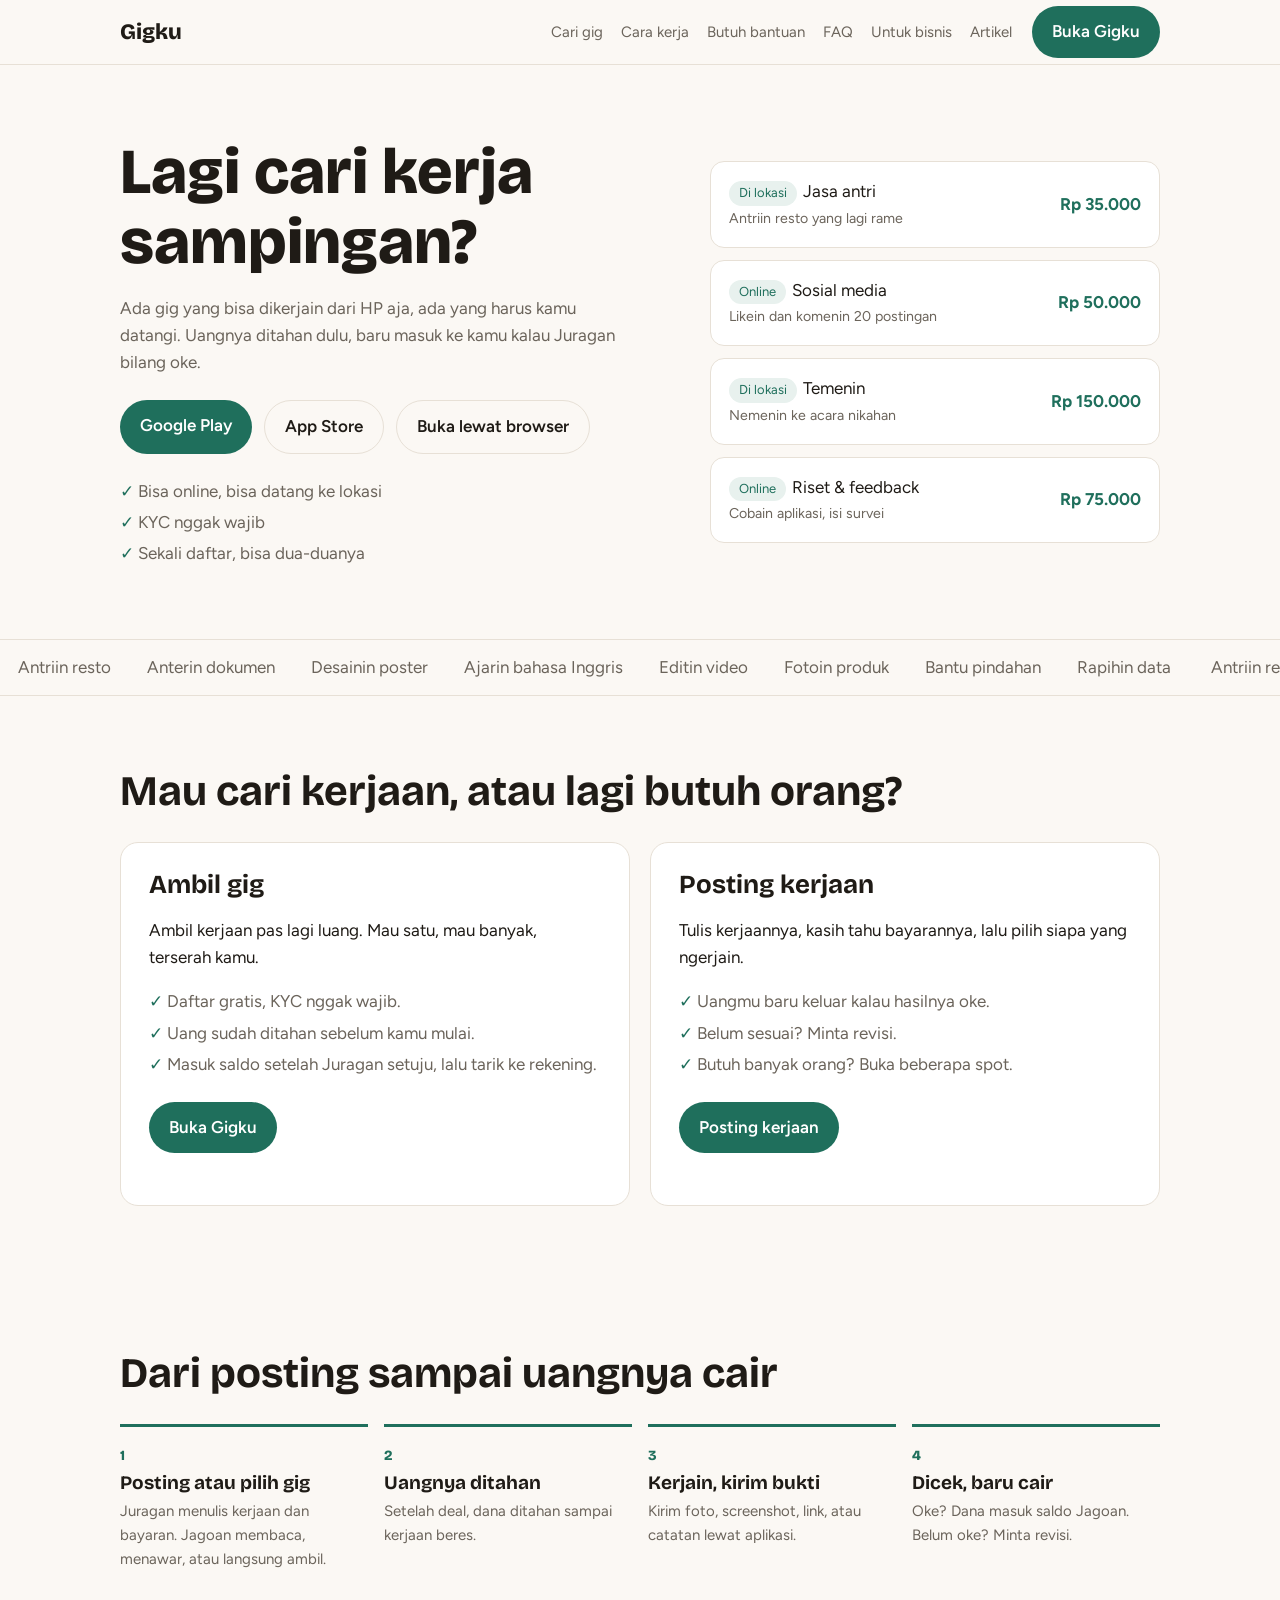
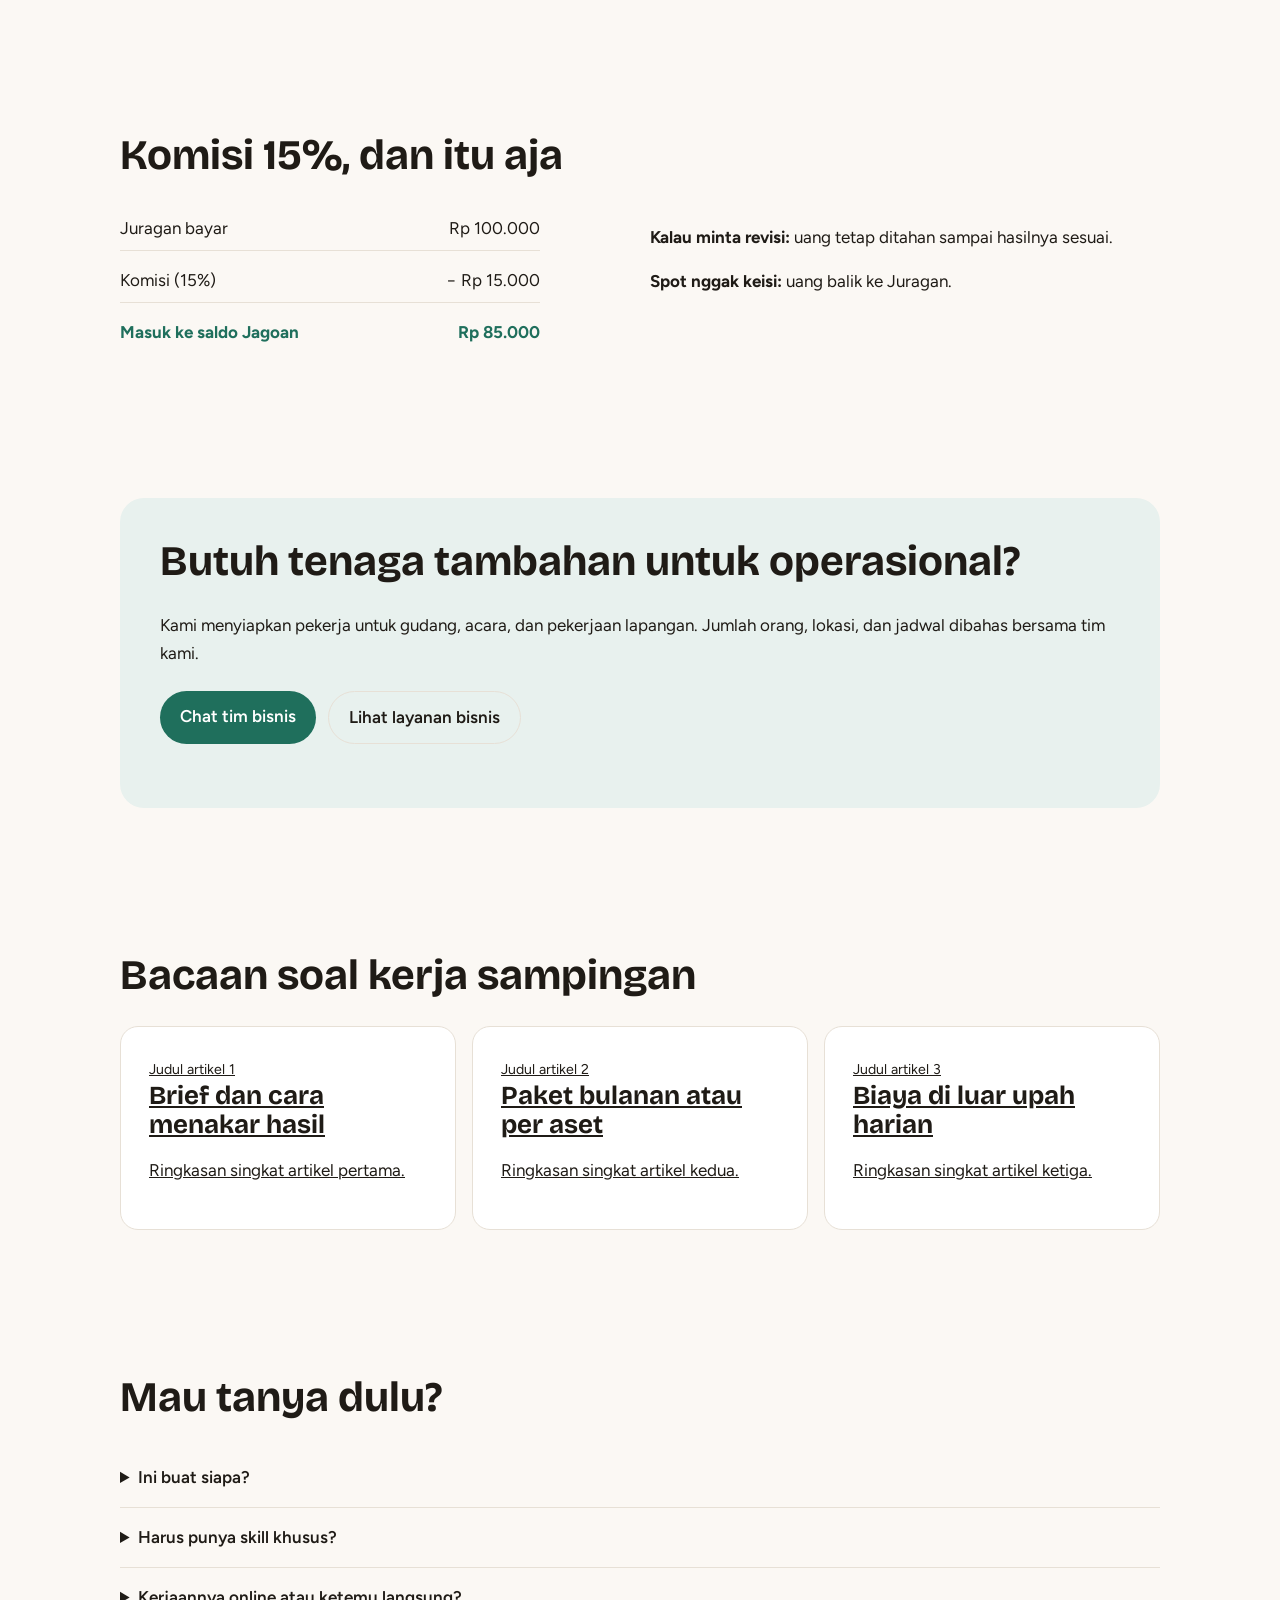
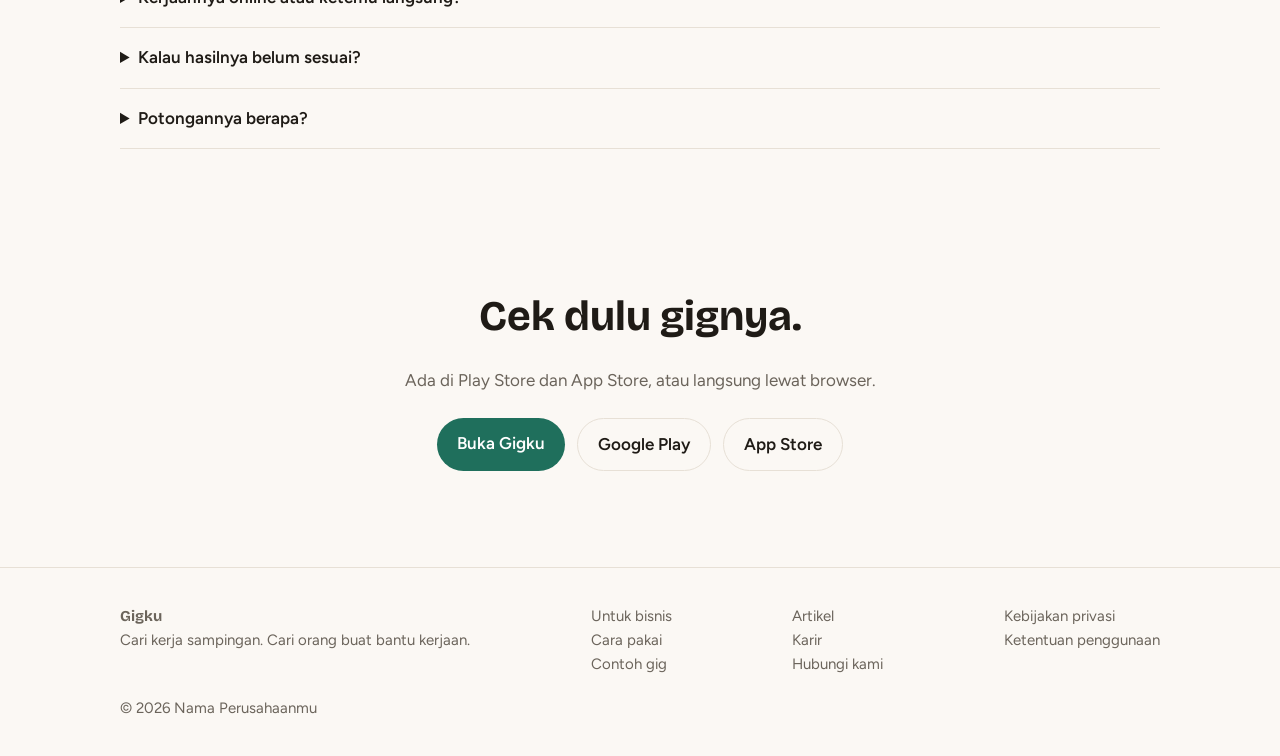
==== index.html @ 24f4afda "first commit" ====
<!DOCTYPE html>
<html lang="id">
<head>
<meta charset="utf-8">
<meta name="viewport" content="width=device-width, initial-scale=1, viewport-fit=cover">
<title>Gigku — Cari Kerja Sampingan & Cari Bantuan</title>
<link rel="preconnect" href="https://fonts.googleapis.com">
<link href="https://fonts.googleapis.com/css2?family=Bricolage+Grotesque:wght@500;700;800&family=Figtree:wght@400;500;600&display=swap" rel="stylesheet">
<style>
:root{--bg:#fbf8f4;--surface:#fff;--ink:#1f1b16;--muted:#6b645b;--line:#e7e0d6;--accent:#1f6f5c;--accent-ink:#fff;--soft:#e8f1ee;
box-sizing:border-box;padding-top:env(safe-area-inset-top,0px);padding-bottom:env(safe-area-inset-bottom,0px)}
@media (prefers-color-scheme:dark){:root:not([data-theme="light"]){--bg:#16130f;--surface:#211d18;--ink:#f3eee6;--muted:#a79f93;--line:#352f27;--accent:#4fb89f;--accent-ink:#0e1a16;--soft:#1b2a25}}
:root[data-theme="dark"]{--bg:#16130f;--surface:#211d18;--ink:#f3eee6;--muted:#a79f93;--line:#352f27;--accent:#4fb89f;--accent-ink:#0e1a16;--soft:#1b2a25}
*,*::before,*::after{box-sizing:inherit}
html{scroll-behavior:smooth;scroll-padding-top:env(safe-area-inset-top,0px)}
body{margin:0;background:var(--bg);color:var(--ink);font:17px/1.6 Figtree,system-ui,sans-serif}
h1,h2,h3{font-family:'Bricolage Grotesque',Figtree,sans-serif;line-height:1.1;margin:0}
a{color:inherit}
.wrap{max-width:1080px;margin:0 auto;padding:0 20px}
header{position:sticky;top:env(safe-area-inset-top,0px);background:var(--bg);border-bottom:1px solid var(--line);z-index:5}
header .wrap{display:flex;align-items:center;gap:20px;height:64px}
.logo{font:800 22px 'Bricolage Grotesque',sans-serif;text-decoration:none;margin-right:auto}
nav{display:flex;gap:18px;font-size:15px}
nav a{text-decoration:none;color:var(--muted)}nav a:hover{color:var(--ink)}
.btn{display:inline-block;padding:12px 20px;border-radius:999px;background:var(--accent);color:var(--accent-ink);font-weight:600;text-decoration:none}
.btn.alt{background:transparent;color:var(--ink);border:1px solid var(--line)}
section{padding:72px 0}
.hero{display:grid;grid-template-columns:1.1fr .9fr;gap:40px;align-items:center}
.hero h1{font-size:clamp(38px,6vw,64px);font-weight:800}
.hero p{color:var(--muted);max-width:46ch}
.row{display:flex;flex-wrap:wrap;gap:12px;margin:24px 0}
.checks{list-style:none;padding:0;margin:0;color:var(--muted);display:grid;gap:4px}
.checks li::before{content:"✓ ";color:var(--accent);font-weight:700}
.gigs{display:grid;gap:12px}
.gig{background:var(--surface);border:1px solid var(--line);border-radius:14px;padding:16px 18px;display:grid;grid-template-columns:1fr auto;gap:2px 12px}
.gig small{color:var(--muted)}.gig b{grid-row:1/3;grid-column:2;align-self:center;color:var(--accent)}
.tag{display:inline-block;font-size:13px;background:var(--soft);color:var(--accent);padding:2px 10px;border-radius:999px;margin-right:6px}
.marquee{overflow:hidden;border-block:1px solid var(--line);padding:14px 0;white-space:nowrap}
.marquee div{display:inline-block;animation:slide 40s linear infinite;color:var(--muted)}
.marquee span{margin:0 18px}
@keyframes slide{to{transform:translateX(-50%)}}
@media (prefers-reduced-motion:reduce){.marquee div{animation:none}}
h2{font-size:clamp(28px,4vw,42px);margin-bottom:28px}
.two{display:grid;grid-template-columns:1fr 1fr;gap:20px}
.card{background:var(--surface);border:1px solid var(--line);border-radius:18px;padding:28px}
.card h3{font-size:26px;margin-bottom:10px}
.steps{display:grid;grid-template-columns:repeat(4,1fr);gap:16px;counter-reset:s;padding:0;list-style:none}
.steps li{counter-increment:s;border-top:3px solid var(--accent);padding-top:14px}
.steps li::before{content:counter(s);font:800 14px 'Bricolage Grotesque';color:var(--accent)}
.steps h3{font-size:19px;margin:4px 0 6px}.steps p{margin:0;color:var(--muted);font-size:15px}
.calc{display:grid;gap:8px;max-width:420px}
.calc div{display:flex;justify-content:space-between;border-bottom:1px solid var(--line);padding:8px 0}
.calc .last{font-weight:700;color:var(--accent);border:0}
.biz{background:var(--soft);border-radius:24px;padding:40px}
.articles{display:grid;grid-template-columns:repeat(3,1fr);gap:16px}
details{border-bottom:1px solid var(--line);padding:16px 0}
summary{cursor:pointer;font-weight:600}
details p{color:var(--muted);margin:10px 0 0}
.cta{text-align:center}
footer{border-top:1px solid var(--line);padding:36px 0;color:var(--muted);font-size:15px}
footer .wrap{display:flex;flex-wrap:wrap;justify-content:space-between;gap:20px}
footer a{display:block;text-decoration:none}
@media(max-width:820px){.hero,.two,.articles{grid-template-columns:1fr}.steps{grid-template-columns:1fr 1fr}nav{display:none}}
</style>
</head>
<body>
<header><div class="wrap"><a class="logo" href="#">Gigku</a>
<nav><a href="#gigs">Cari gig</a><a href="#cara-kerja">Cara kerja</a><a href="#butuh-bantuan">Butuh bantuan</a><a href="#faq">FAQ</a><a href="#bisnis">Untuk bisnis</a><a href="#artikel">Artikel</a></nav>
<a class="btn" href="#">Buka Gigku</a></div></header>

<main>
<section><div class="wrap hero">
<div><h1>Lagi cari kerja sampingan?</h1>
<p>Ada gig yang bisa dikerjain dari HP aja, ada yang harus kamu datangi. Uangnya ditahan dulu, baru masuk ke kamu kalau Juragan bilang oke.</p>
<div class="row"><a class="btn" href="#">Google Play</a><a class="btn alt" href="#">App Store</a><a class="btn alt" href="#">Buka lewat browser</a></div>
<ul class="checks"><li>Bisa online, bisa datang ke lokasi</li><li>KYC nggak wajib</li><li>Sekali daftar, bisa dua-duanya</li></ul></div>
<div class="gigs" id="gigs" aria-label="Contoh gig">
<div class="gig"><span><span class="tag">Di lokasi</span>Jasa antri</span><b>Rp 35.000</b><small>Antriin resto yang lagi rame</small></div>
<div class="gig"><span><span class="tag">Online</span>Sosial media</span><b>Rp 50.000</b><small>Likein dan komenin 20 postingan</small></div>
<div class="gig"><span><span class="tag">Di lokasi</span>Temenin</span><b>Rp 150.000</b><small>Nemenin ke acara nikahan</small></div>
<div class="gig"><span><span class="tag">Online</span>Riset & feedback</span><b>Rp 75.000</b><small>Cobain aplikasi, isi survei</small></div>
</div></div></section>

<div class="marquee" aria-hidden="true"><div>
<span>Antriin resto</span><span>Anterin dokumen</span><span>Desainin poster</span><span>Ajarin bahasa Inggris</span><span>Editin video</span><span>Fotoin produk</span><span>Bantu pindahan</span><span>Rapihin data</span>
<span>Antriin resto</span><span>Anterin dokumen</span><span>Desainin poster</span><span>Ajarin bahasa Inggris</span><span>Editin video</span><span>Fotoin produk</span><span>Bantu pindahan</span><span>Rapihin data</span></div></div>

<section id="butuh-bantuan"><div class="wrap"><h2>Mau cari kerjaan, atau lagi butuh orang?</h2>
<div class="two">
<div class="card"><h3>Ambil gig</h3><p>Ambil kerjaan pas lagi luang. Mau satu, mau banyak, terserah kamu.</p><ul class="checks"><li>Daftar gratis, KYC nggak wajib.</li><li>Uang sudah ditahan sebelum kamu mulai.</li><li>Masuk saldo setelah Juragan setuju, lalu tarik ke rekening.</li></ul><div class="row"><a class="btn" href="#">Buka Gigku</a></div></div>
<div class="card"><h3>Posting kerjaan</h3><p>Tulis kerjaannya, kasih tahu bayarannya, lalu pilih siapa yang ngerjain.</p><ul class="checks"><li>Uangmu baru keluar kalau hasilnya oke.</li><li>Belum sesuai? Minta revisi.</li><li>Butuh banyak orang? Buka beberapa spot.</li></ul><div class="row"><a class="btn" href="#">Posting kerjaan</a></div></div>
</div></div></section>

<section id="cara-kerja"><div class="wrap"><h2>Dari posting sampai uangnya cair</h2>
<ol class="steps">
<li><h3>Posting atau pilih gig</h3><p>Juragan menulis kerjaan dan bayaran. Jagoan membaca, menawar, atau langsung ambil.</p></li>
<li><h3>Uangnya ditahan</h3><p>Setelah deal, dana ditahan sampai kerjaan beres.</p></li>
<li><h3>Kerjain, kirim bukti</h3><p>Kirim foto, screenshot, link, atau catatan lewat aplikasi.</p></li>
<li><h3>Dicek, baru cair</h3><p>Oke? Dana masuk saldo Jagoan. Belum oke? Minta revisi.</p></li>
</ol></div></section>

<section><div class="wrap"><h2>Komisi 15%, dan itu aja</h2>
<div class="two"><div class="calc" aria-label="Contoh gig Rp 100.000">
<div><span>Juragan bayar</span><span>Rp 100.000</span></div><div><span>Komisi (15%)</span><span>− Rp 15.000</span></div><div class="last"><span>Masuk ke saldo Jagoan</span><span>Rp 85.000</span></div></div>
<div><p><b>Kalau minta revisi:</b> uang tetap ditahan sampai hasilnya sesuai.</p><p><b>Spot nggak keisi:</b> uang balik ke Juragan.</p></div></div></div></section>

<section id="bisnis"><div class="wrap"><div class="biz"><h2>Butuh tenaga tambahan untuk operasional?</h2>
<p>Kami menyiapkan pekerja untuk gudang, acara, dan pekerjaan lapangan. Jumlah orang, lokasi, dan jadwal dibahas bersama tim kami.</p>
<div class="row"><a class="btn" href="#">Chat tim bisnis</a><a class="btn alt" href="#">Lihat layanan bisnis</a></div></div></div></section>

<section id="artikel"><div class="wrap"><h2>Bacaan soal kerja sampingan</h2>
<div class="articles">
<a class="card" href="#"><small>Judul artikel 1</small><h3>Brief dan cara menakar hasil</h3><p>Ringkasan singkat artikel pertama.</p></a>
<a class="card" href="#"><small>Judul artikel 2</small><h3>Paket bulanan atau per aset</h3><p>Ringkasan singkat artikel kedua.</p></a>
<a class="card" href="#"><small>Judul artikel 3</small><h3>Biaya di luar upah harian</h3><p>Ringkasan singkat artikel ketiga.</p></a>
</div></div></section>

<section id="faq"><div class="wrap"><h2>Mau tanya dulu?</h2>
<details><summary>Ini buat siapa?</summary><p>Buat yang cari kerja sampingan dan yang butuh bantuan. Pemosting disebut Juragan, pengerja disebut Jagoan. Satu akun bisa jadi keduanya.</p></details>
<details><summary>Harus punya skill khusus?</summary><p>Tergantung gig. Baca tugas, syarat, dan bayaran dulu sebelum ambil.</p></details>
<details><summary>Kerjaannya online atau ketemu langsung?</summary><p>Ada dua-duanya. Untuk gig di lokasi, cek tempat dan waktunya sebelum daftar.</p></details>
<details><summary>Kalau hasilnya belum sesuai?</summary><p>Juragan bisa minta revisi lewat aplikasi. Dana tetap ditahan selama proses.</p></details>
<details><summary>Potongannya berapa?</summary><p>Komisi 15% dari nilai gig, dipotong sekali. Tidak ada biaya daftar atau posting.</p></details>
</div></section>

<section class="cta"><div class="wrap"><h2>Cek dulu gignya.</h2><p style="color:var(--muted)">Ada di Play Store dan App Store, atau langsung lewat browser.</p>
<div class="row" style="justify-content:center"><a class="btn" href="#">Buka Gigku</a><a class="btn alt" href="#">Google Play</a><a class="btn alt" href="#">App Store</a></div></div></section>
</main>

<footer><div class="wrap">
<div><b style="font-family:'Bricolage Grotesque'">Gigku</b><br>Cari kerja sampingan. Cari orang buat bantu kerjaan.</div>
<div><a href="#">Untuk bisnis</a><a href="#">Cara pakai</a><a href="#gigs">Contoh gig</a></div>
<div><a href="#">Artikel</a><a href="#">Karir</a><a href="#">Hubungi kami</a></div>
<div><a href="#">Kebijakan privasi</a><a href="#">Ketentuan penggunaan</a></div>
<div style="width:100%">© 2026 Nama Perusahaanmu</div></div></footer>
</body>
</html>
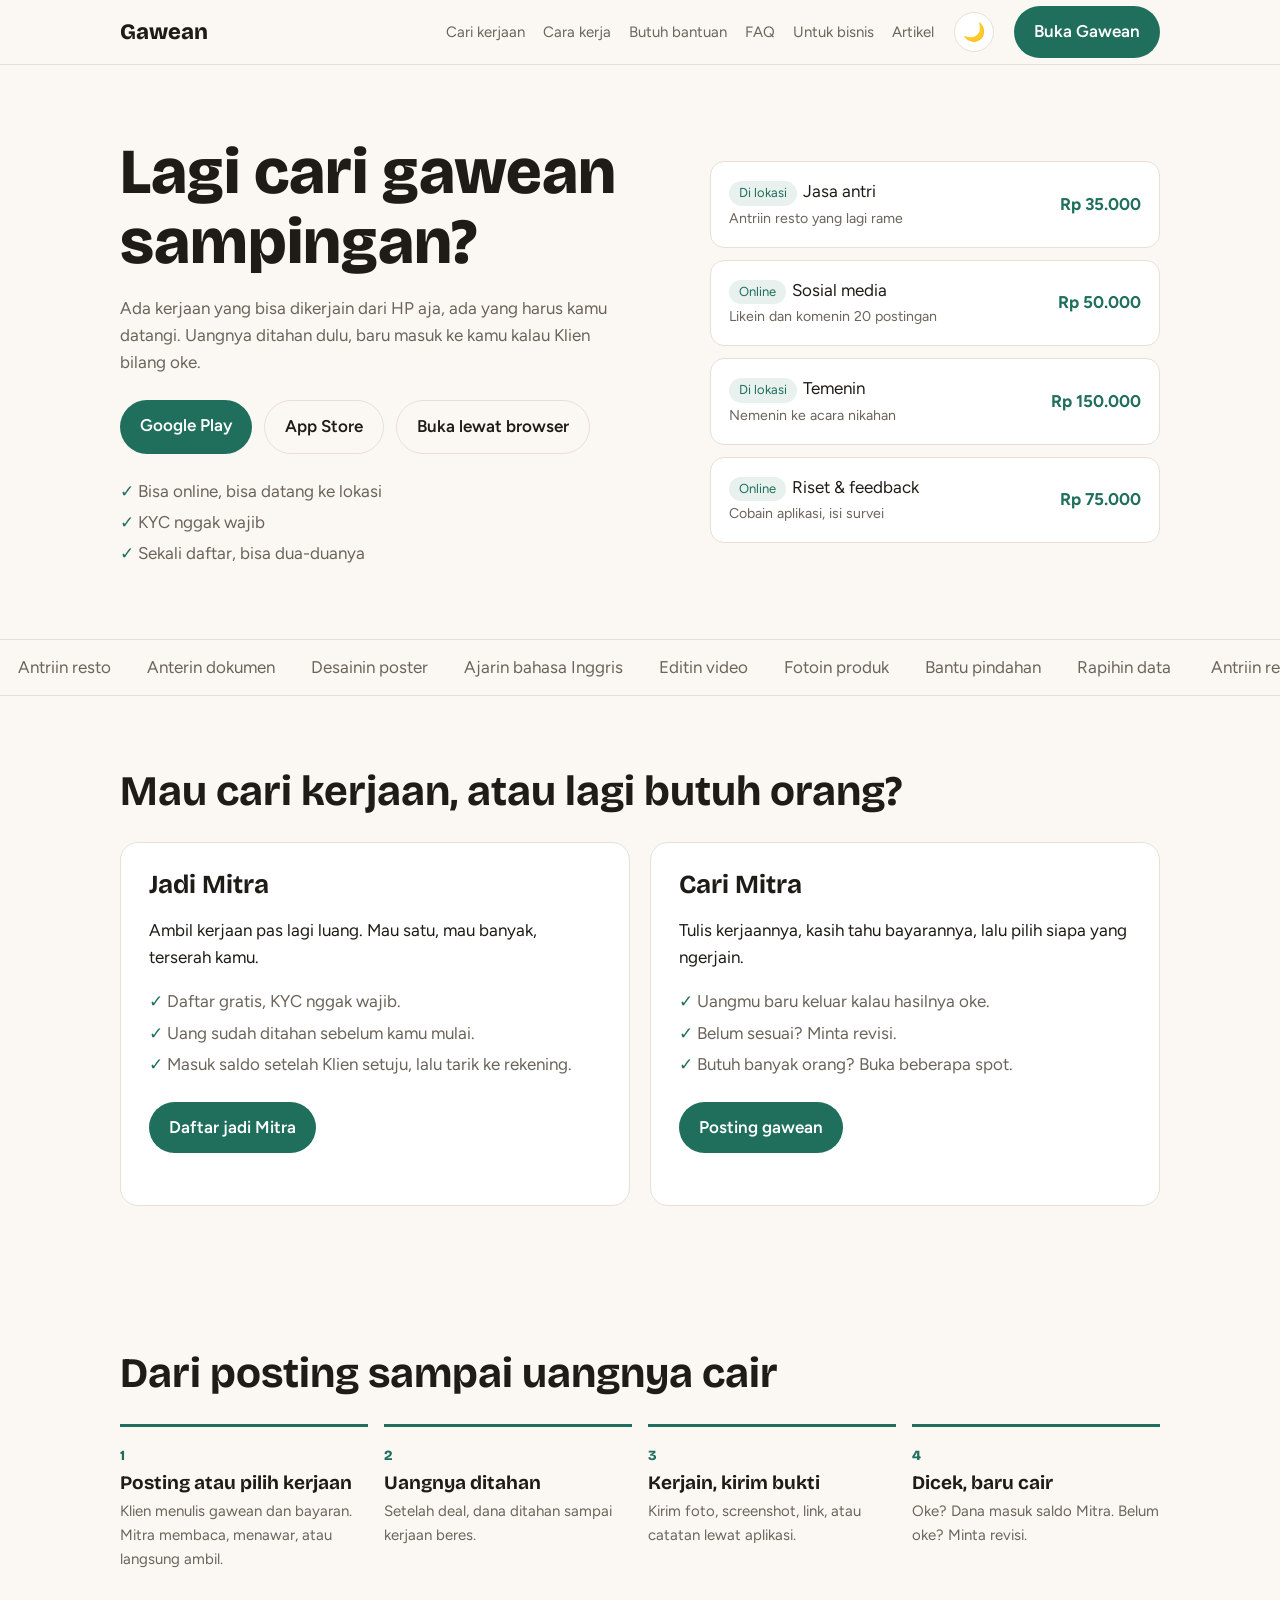
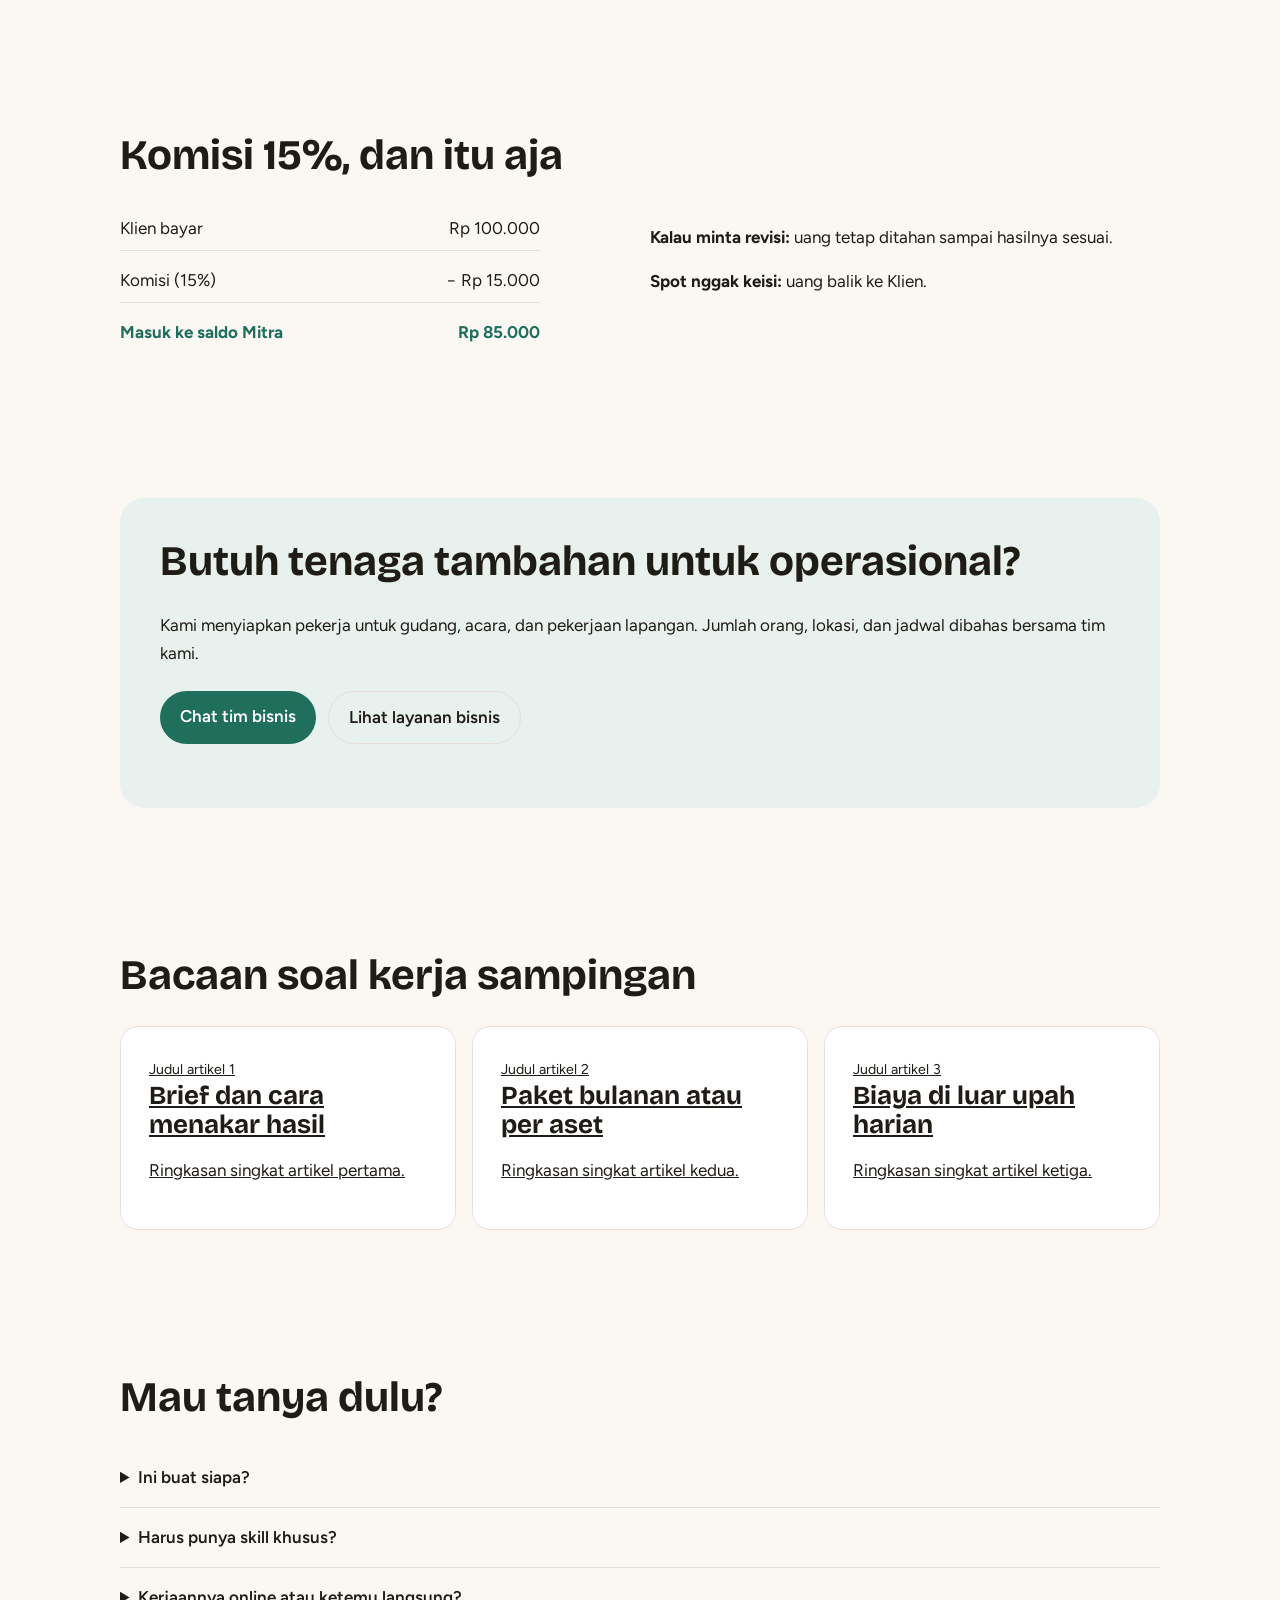
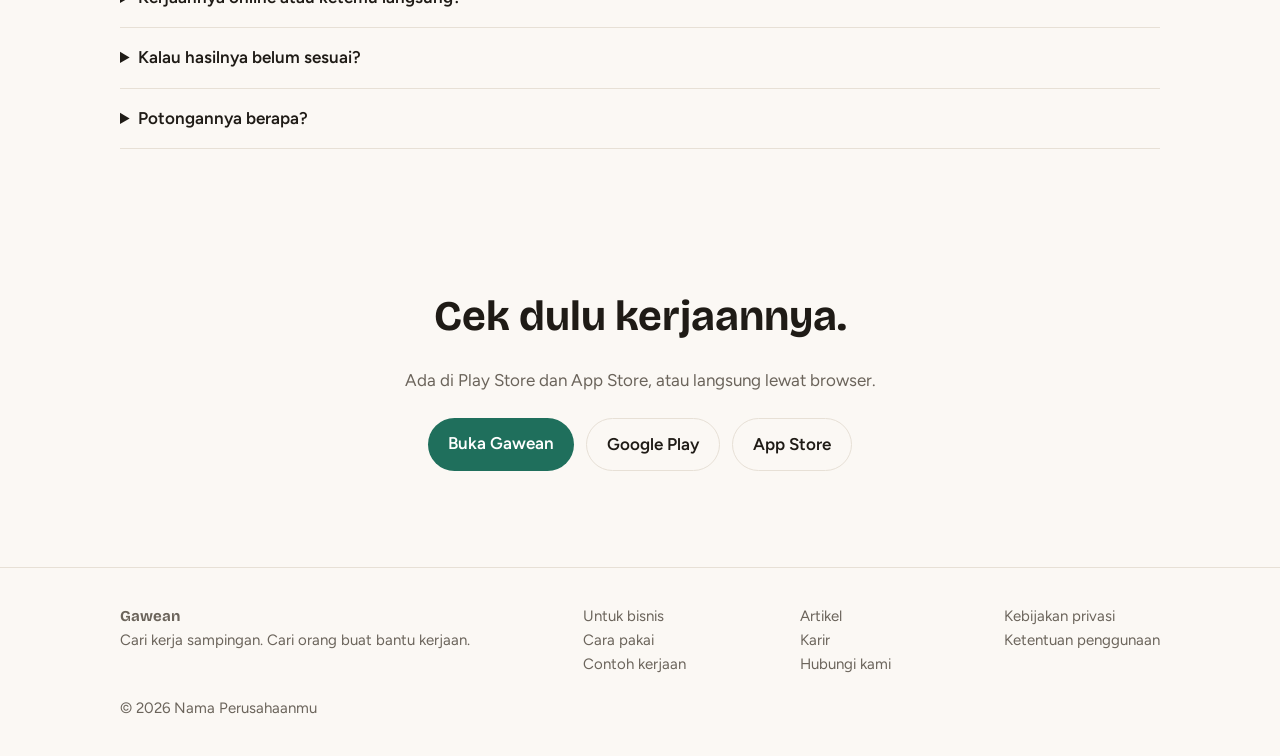
==== commit b09b4934: "Refactor: structure assets into separate CSS/JS files and split home pages for Mitra/Klien" ====
--- a/index.html
+++ b/index.html
@@ -3,7 +3,7 @@
 <head>
 <meta charset="utf-8">
 <meta name="viewport" content="width=device-width, initial-scale=1, viewport-fit=cover">
-<title>Gigku — Cari Kerja Sampingan & Cari Bantuan</title>
+<title>Gawean — Cari Kerja Sampingan & Cari Bantuan</title>
 <link rel="preconnect" href="https://fonts.googleapis.com">
 <link href="https://fonts.googleapis.com/css2?family=Bricolage+Grotesque:wght@500;700;800&family=Figtree:wght@400;500;600&display=swap" rel="stylesheet">
 <style>
@@ -60,21 +60,22 @@
 footer{border-top:1px solid var(--line);padding:36px 0;color:var(--muted);font-size:15px}
 footer .wrap{display:flex;flex-wrap:wrap;justify-content:space-between;gap:20px}
 footer a{display:block;text-decoration:none}
+.theme{width:40px;height:40px;border-radius:50%;border:1px solid var(--line);background:var(--surface);color:var(--ink);font-size:18px;line-height:1;cursor:pointer;display:grid;place-items:center;padding:0}.theme:hover{border-color:var(--accent)}.theme:focus-visible{outline:2px solid var(--accent);outline-offset:2px}
 @media(max-width:820px){.hero,.two,.articles{grid-template-columns:1fr}.steps{grid-template-columns:1fr 1fr}nav{display:none}}
 </style>
 </head>
 <body>
-<header><div class="wrap"><a class="logo" href="#">Gigku</a>
-<nav><a href="#gigs">Cari gig</a><a href="#cara-kerja">Cara kerja</a><a href="#butuh-bantuan">Butuh bantuan</a><a href="#faq">FAQ</a><a href="#bisnis">Untuk bisnis</a><a href="#artikel">Artikel</a></nav>
-<a class="btn" href="#">Buka Gigku</a></div></header>
+<header><div class="wrap"><a class="logo" href="#">Gawean</a>
+<nav><a href="#kerjaan">Cari kerjaan</a><a href="#cara-kerja">Cara kerja</a><a href="#butuh-bantuan">Butuh bantuan</a><a href="#faq">FAQ</a><a href="#bisnis">Untuk bisnis</a><a href="#artikel">Artikel</a></nav>
+<button class="theme" id="theme" type="button" aria-label="Ganti tema">🌙</button><a class="btn" href="onboarding.html">Buka Gawean</a></div></header>
 
 <main>
 <section><div class="wrap hero">
-<div><h1>Lagi cari kerja sampingan?</h1>
-<p>Ada gig yang bisa dikerjain dari HP aja, ada yang harus kamu datangi. Uangnya ditahan dulu, baru masuk ke kamu kalau Juragan bilang oke.</p>
-<div class="row"><a class="btn" href="#">Google Play</a><a class="btn alt" href="#">App Store</a><a class="btn alt" href="#">Buka lewat browser</a></div>
+<div><h1>Lagi cari gawean sampingan?</h1>
+<p>Ada kerjaan yang bisa dikerjain dari HP aja, ada yang harus kamu datangi. Uangnya ditahan dulu, baru masuk ke kamu kalau Klien bilang oke.</p>
+<div class="row"><a class="btn" href="#">Google Play</a><a class="btn alt" href="#">App Store</a><a class="btn alt" href="onboarding.html">Buka lewat browser</a></div>
 <ul class="checks"><li>Bisa online, bisa datang ke lokasi</li><li>KYC nggak wajib</li><li>Sekali daftar, bisa dua-duanya</li></ul></div>
-<div class="gigs" id="gigs" aria-label="Contoh gig">
+<div class="gigs" id="kerjaan" aria-label="Contoh kerjaan">
 <div class="gig"><span><span class="tag">Di lokasi</span>Jasa antri</span><b>Rp 35.000</b><small>Antriin resto yang lagi rame</small></div>
 <div class="gig"><span><span class="tag">Online</span>Sosial media</span><b>Rp 50.000</b><small>Likein dan komenin 20 postingan</small></div>
 <div class="gig"><span><span class="tag">Di lokasi</span>Temenin</span><b>Rp 150.000</b><small>Nemenin ke acara nikahan</small></div>
@@ -87,22 +88,22 @@
 
 <section id="butuh-bantuan"><div class="wrap"><h2>Mau cari kerjaan, atau lagi butuh orang?</h2>
 <div class="two">
-<div class="card"><h3>Ambil gig</h3><p>Ambil kerjaan pas lagi luang. Mau satu, mau banyak, terserah kamu.</p><ul class="checks"><li>Daftar gratis, KYC nggak wajib.</li><li>Uang sudah ditahan sebelum kamu mulai.</li><li>Masuk saldo setelah Juragan setuju, lalu tarik ke rekening.</li></ul><div class="row"><a class="btn" href="#">Buka Gigku</a></div></div>
-<div class="card"><h3>Posting kerjaan</h3><p>Tulis kerjaannya, kasih tahu bayarannya, lalu pilih siapa yang ngerjain.</p><ul class="checks"><li>Uangmu baru keluar kalau hasilnya oke.</li><li>Belum sesuai? Minta revisi.</li><li>Butuh banyak orang? Buka beberapa spot.</li></ul><div class="row"><a class="btn" href="#">Posting kerjaan</a></div></div>
+<div class="card"><h3>Jadi Mitra</h3><p>Ambil kerjaan pas lagi luang. Mau satu, mau banyak, terserah kamu.</p><ul class="checks"><li>Daftar gratis, KYC nggak wajib.</li><li>Uang sudah ditahan sebelum kamu mulai.</li><li>Masuk saldo setelah Klien setuju, lalu tarik ke rekening.</li></ul><div class="row"><a class="btn" href="onboarding.html">Daftar jadi Mitra</a></div></div>
+<div class="card"><h3>Cari Mitra</h3><p>Tulis kerjaannya, kasih tahu bayarannya, lalu pilih siapa yang ngerjain.</p><ul class="checks"><li>Uangmu baru keluar kalau hasilnya oke.</li><li>Belum sesuai? Minta revisi.</li><li>Butuh banyak orang? Buka beberapa spot.</li></ul><div class="row"><a class="btn" href="onboarding.html">Posting gawean</a></div></div>
 </div></div></section>
 
 <section id="cara-kerja"><div class="wrap"><h2>Dari posting sampai uangnya cair</h2>
 <ol class="steps">
-<li><h3>Posting atau pilih gig</h3><p>Juragan menulis kerjaan dan bayaran. Jagoan membaca, menawar, atau langsung ambil.</p></li>
+<li><h3>Posting atau pilih kerjaan</h3><p>Klien menulis gawean dan bayaran. Mitra membaca, menawar, atau langsung ambil.</p></li>
 <li><h3>Uangnya ditahan</h3><p>Setelah deal, dana ditahan sampai kerjaan beres.</p></li>
 <li><h3>Kerjain, kirim bukti</h3><p>Kirim foto, screenshot, link, atau catatan lewat aplikasi.</p></li>
-<li><h3>Dicek, baru cair</h3><p>Oke? Dana masuk saldo Jagoan. Belum oke? Minta revisi.</p></li>
+<li><h3>Dicek, baru cair</h3><p>Oke? Dana masuk saldo Mitra. Belum oke? Minta revisi.</p></li>
 </ol></div></section>
 
 <section><div class="wrap"><h2>Komisi 15%, dan itu aja</h2>
-<div class="two"><div class="calc" aria-label="Contoh gig Rp 100.000">
-<div><span>Juragan bayar</span><span>Rp 100.000</span></div><div><span>Komisi (15%)</span><span>− Rp 15.000</span></div><div class="last"><span>Masuk ke saldo Jagoan</span><span>Rp 85.000</span></div></div>
-<div><p><b>Kalau minta revisi:</b> uang tetap ditahan sampai hasilnya sesuai.</p><p><b>Spot nggak keisi:</b> uang balik ke Juragan.</p></div></div></div></section>
+<div class="two"><div class="calc" aria-label="Contoh kerjaan Rp 100.000">
+<div><span>Klien bayar</span><span>Rp 100.000</span></div><div><span>Komisi (15%)</span><span>− Rp 15.000</span></div><div class="last"><span>Masuk ke saldo Mitra</span><span>Rp 85.000</span></div></div>
+<div><p><b>Kalau minta revisi:</b> uang tetap ditahan sampai hasilnya sesuai.</p><p><b>Spot nggak keisi:</b> uang balik ke Klien.</p></div></div></div></section>
 
 <section id="bisnis"><div class="wrap"><div class="biz"><h2>Butuh tenaga tambahan untuk operasional?</h2>
 <p>Kami menyiapkan pekerja untuk gudang, acara, dan pekerjaan lapangan. Jumlah orang, lokasi, dan jadwal dibahas bersama tim kami.</p>
@@ -116,22 +117,33 @@
 </div></div></section>
 
 <section id="faq"><div class="wrap"><h2>Mau tanya dulu?</h2>
-<details><summary>Ini buat siapa?</summary><p>Buat yang cari kerja sampingan dan yang butuh bantuan. Pemosting disebut Juragan, pengerja disebut Jagoan. Satu akun bisa jadi keduanya.</p></details>
-<details><summary>Harus punya skill khusus?</summary><p>Tergantung gig. Baca tugas, syarat, dan bayaran dulu sebelum ambil.</p></details>
-<details><summary>Kerjaannya online atau ketemu langsung?</summary><p>Ada dua-duanya. Untuk gig di lokasi, cek tempat dan waktunya sebelum daftar.</p></details>
-<details><summary>Kalau hasilnya belum sesuai?</summary><p>Juragan bisa minta revisi lewat aplikasi. Dana tetap ditahan selama proses.</p></details>
-<details><summary>Potongannya berapa?</summary><p>Komisi 15% dari nilai gig, dipotong sekali. Tidak ada biaya daftar atau posting.</p></details>
+<details><summary>Ini buat siapa?</summary><p>Buat yang cari kerja sampingan dan yang butuh bantuan. Klien adalah yang memposting gawean, Mitra adalah yang mengerjakannya. Satu akun bisa jadi keduanya.</p></details>
+<details><summary>Harus punya skill khusus?</summary><p>Tergantung kerjaannya. Baca tugas, syarat, dan bayaran dulu sebelum ambil.</p></details>
+<details><summary>Kerjaannya online atau ketemu langsung?</summary><p>Ada dua-duanya. Untuk kerjaan di lokasi, cek tempat dan waktunya sebelum daftar.</p></details>
+<details><summary>Kalau hasilnya belum sesuai?</summary><p>Klien bisa minta revisi lewat aplikasi. Dana tetap ditahan selama proses.</p></details>
+<details><summary>Potongannya berapa?</summary><p>Komisi 15% dari nilai kerjaan, dipotong sekali. Tidak ada biaya daftar atau posting.</p></details>
 </div></section>
 
-<section class="cta"><div class="wrap"><h2>Cek dulu gignya.</h2><p style="color:var(--muted)">Ada di Play Store dan App Store, atau langsung lewat browser.</p>
-<div class="row" style="justify-content:center"><a class="btn" href="#">Buka Gigku</a><a class="btn alt" href="#">Google Play</a><a class="btn alt" href="#">App Store</a></div></div></section>
+<section class="cta"><div class="wrap"><h2>Cek dulu kerjaannya.</h2><p style="color:var(--muted)">Ada di Play Store dan App Store, atau langsung lewat browser.</p>
+<div class="row" style="justify-content:center"><a class="btn" href="onboarding.html">Buka Gawean</a><a class="btn alt" href="#">Google Play</a><a class="btn alt" href="#">App Store</a></div></div></section>
 </main>
 
 <footer><div class="wrap">
-<div><b style="font-family:'Bricolage Grotesque'">Gigku</b><br>Cari kerja sampingan. Cari orang buat bantu kerjaan.</div>
-<div><a href="#">Untuk bisnis</a><a href="#">Cara pakai</a><a href="#gigs">Contoh gig</a></div>
+<div><b style="font-family:'Bricolage Grotesque'">Gawean</b><br>Cari kerja sampingan. Cari orang buat bantu kerjaan.</div>
+<div><a href="#">Untuk bisnis</a><a href="#">Cara pakai</a><a href="#kerjaan">Contoh kerjaan</a></div>
 <div><a href="#">Artikel</a><a href="#">Karir</a><a href="#">Hubungi kami</a></div>
 <div><a href="#">Kebijakan privasi</a><a href="#">Ketentuan penggunaan</a></div>
 <div style="width:100%">© 2026 Nama Perusahaanmu</div></div></footer>
+<script>
+(function(){
+var r=document.documentElement,b=document.getElementById('theme');
+function sys(){return window.matchMedia('(prefers-color-scheme: dark)').matches?'dark':'light'}
+var t=null;try{t=localStorage.getItem('theme')}catch(e){}
+if(t!=='light'&&t!=='dark')t=null;
+function apply(m){r.setAttribute('data-theme',m);b.textContent=m==='dark'?'☀️':'🌙';b.setAttribute('aria-label',m==='dark'?'Ganti ke tema terang':'Ganti ke tema gelap')}
+apply(t||sys());
+b.addEventListener('click',function(){var n=r.getAttribute('data-theme')==='dark'?'light':'dark';apply(n);try{localStorage.setItem('theme',n)}catch(e){}});
+})();
+</script>
 </body>
 </html>
